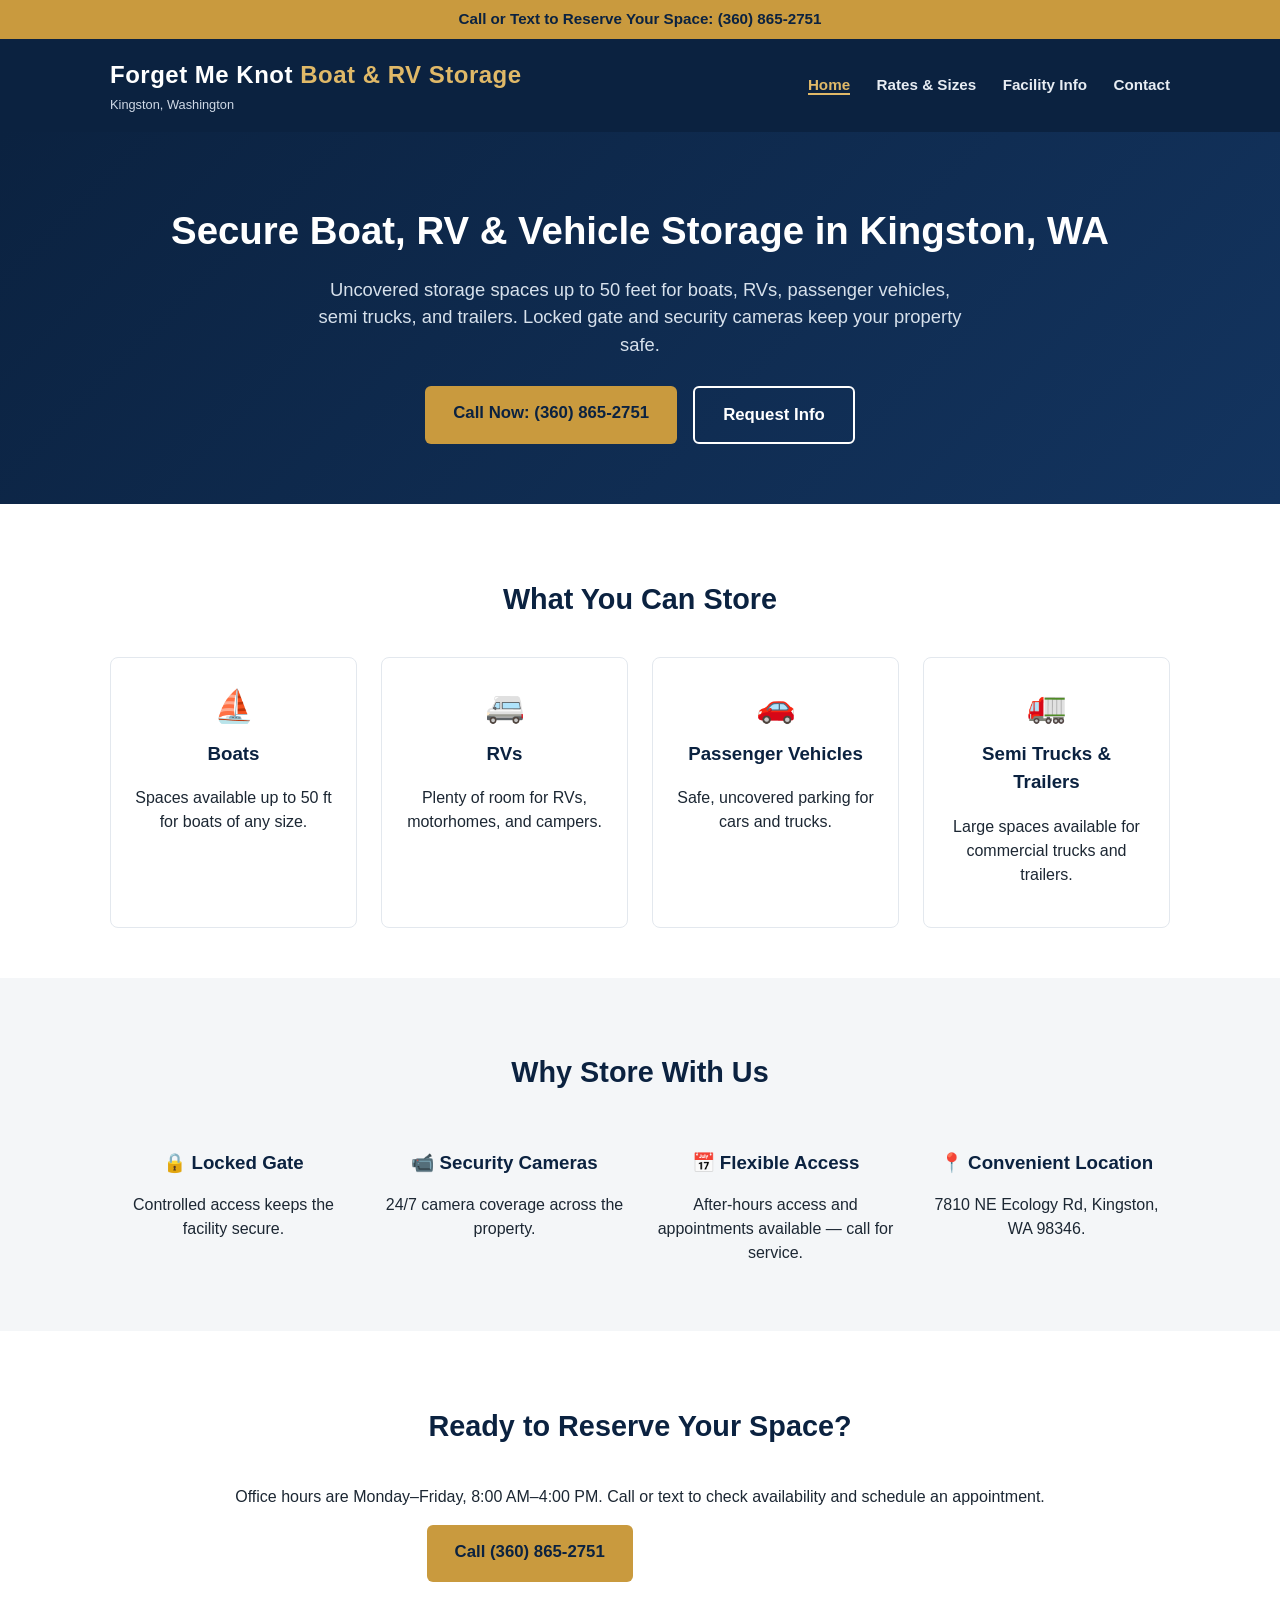
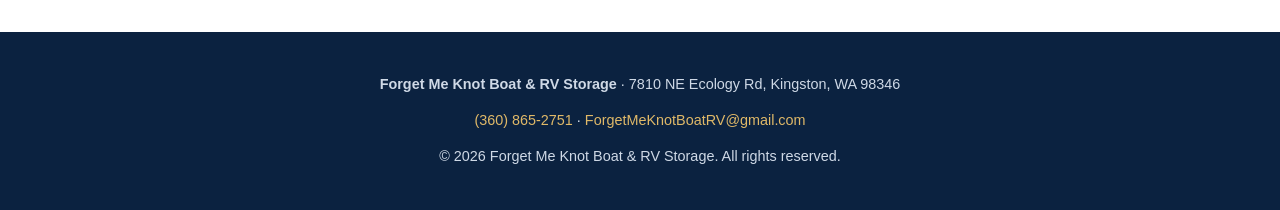
==== index.html @ 6530a2f9 "Initial launch-ready site for Forget Me Knot Boat & RV Storage" ====
<!DOCTYPE html>
<html lang="en">
<head>
<meta charset="UTF-8">
<meta name="viewport" content="width=device-width, initial-scale=1.0">
<title>Boat &amp; RV Storage in Kingston, WA | Forget Me Knot Boat &amp; RV Storage</title>
<meta name="description" content="Secure uncovered storage for boats, RVs, passenger vehicles, semi trucks, and trailers in Kingston, Washington. Locked gate, security cameras. Call (360) 865-2751.">
<link rel="canonical" href="https://forgetmeknotboatandrvstorage.com/">
<meta property="og:title" content="Forget Me Knot Boat & RV Storage - Kingston, WA">
<meta property="og:description" content="Secure uncovered storage for boats, RVs, vehicles, semi trucks, and trailers near Kingston, WA. Locked gate, security cameras, appointments available.">
<meta property="og:type" content="website">
<meta property="og:url" content="https://forgetmeknotboatandrvstorage.com/">
<link rel="stylesheet" href="css/style.css">
<script type="application/ld+json">
{
  "@context": "https://schema.org",
  "@type": "SelfStorage",
  "name": "Forget Me Knot Boat & RV Storage",
  "image": "https://forgetmeknotboatandrvstorage.com/",
  "telephone": "+1-360-865-2751",
  "email": "ForgetMeKnotBoatRV@gmail.com",
  "address": {
    "@type": "PostalAddress",
    "streetAddress": "7810 NE Ecology Rd",
    "addressLocality": "Kingston",
    "addressRegion": "WA",
    "postalCode": "98346",
    "addressCountry": "US"
  },
  "openingHoursSpecification": {
    "@type": "OpeningHoursSpecification",
    "dayOfWeek": ["Monday","Tuesday","Wednesday","Thursday","Friday"],
    "opens": "08:00",
    "closes": "16:00"
  },
  "areaServed": "Kingston, WA",
  "priceRange": "$120-$240"
}
</script>
</head>
<body>
<div class="call-bar">
  Call or Text to Reserve Your Space: <a href="tel:+13608652751">(360) 865-2751</a>
</div>

<header class="site-header">
  <div class="container header-inner">
    <div>
      <a href="index.html" class="brand">Forget Me Knot <span>Boat &amp; RV Storage</span></a>
      <div class="tagline">Kingston, Washington</div>
    </div>
    <nav class="main-nav">
      <a href="index.html" class="active">Home</a>
      <a href="rates.html">Rates &amp; Sizes</a>
      <a href="rules.html">Facility Info</a>
      <a href="contact.html">Contact</a>
    </nav>
  </div>
</header>

<section class="hero">
  <div class="container">
    <h1>Secure Boat, RV &amp; Vehicle Storage in Kingston, WA</h1>
    <p>Uncovered storage spaces up to 50 feet for boats, RVs, passenger vehicles, semi trucks, and trailers. Locked gate and security cameras keep your property safe.</p>
    <div class="btn-group">
      <a href="tel:+13608652751" class="btn btn-primary">Call Now: (360) 865-2751</a>
      <a href="contact.html" class="btn btn-secondary">Request Info</a>
    </div>
  </div>
</section>

<section>
  <div class="container">
    <h2>What You Can Store</h2>
    <div class="grid">
      <div class="card">
        <div class="icon">⛵</div>
        <h3>Boats</h3>
        <p>Spaces available up to 50 ft for boats of any size.</p>
      </div>
      <div class="card">
        <div class="icon">🚐</div>
        <h3>RVs</h3>
        <p>Plenty of room for RVs, motorhomes, and campers.</p>
      </div>
      <div class="card">
        <div class="icon">🚗</div>
        <h3>Passenger Vehicles</h3>
        <p>Safe, uncovered parking for cars and trucks.</p>
      </div>
      <div class="card">
        <div class="icon">🚛</div>
        <h3>Semi Trucks &amp; Trailers</h3>
        <p>Large spaces available for commercial trucks and trailers.</p>
      </div>
    </div>
  </div>
</section>

<section class="alt">
  <div class="container">
    <h2>Why Store With Us</h2>
    <div class="info-strip">
      <div>
        <h3>🔒 Locked Gate</h3>
        <p>Controlled access keeps the facility secure.</p>
      </div>
      <div>
        <h3>📹 Security Cameras</h3>
        <p>24/7 camera coverage across the property.</p>
      </div>
      <div>
        <h3>📅 Flexible Access</h3>
        <p>After-hours access and appointments available &mdash; call for service.</p>
      </div>
      <div>
        <h3>📍 Convenient Location</h3>
        <p>7810 NE Ecology Rd, Kingston, WA 98346.</p>
      </div>
    </div>
  </div>
</section>

<section>
  <div class="container" style="text-align:center;">
    <h2>Ready to Reserve Your Space?</h2>
    <p>Office hours are Monday&ndash;Friday, 8:00 AM&ndash;4:00 PM. Call or text to check availability and schedule an appointment.</p>
    <div class="btn-group">
      <a href="tel:+13608652751" class="btn btn-primary">Call (360) 865-2751</a>
      <a href="rates.html" class="btn btn-secondary">See Rates &amp; Sizes</a>
    </div>
  </div>
</section>

<footer>
  <div class="container">
    <p><strong>Forget Me Knot Boat &amp; RV Storage</strong> &middot; 7810 NE Ecology Rd, Kingston, WA 98346</p>
    <p><a href="tel:+13608652751">(360) 865-2751</a> &middot; <a href="mailto:ForgetMeKnotBoatRV@gmail.com">ForgetMeKnotBoatRV@gmail.com</a></p>
    <p>&copy; <span id="year"></span> Forget Me Knot Boat &amp; RV Storage. All rights reserved.</p>
  </div>
</footer>
<script>document.getElementById('year').textContent = new Date().getFullYear();</script>
</body>
</html>
---- css/style.css ----
:root {
  --navy: #0b2240;
  --navy-light: #13345f;
  --gold: #c99a3e;
  --gold-light: #e0b968;
  --gray-bg: #f4f6f8;
  --text: #1c2733;
}

* { box-sizing: border-box; }

body {
  margin: 0;
  font-family: "Segoe UI", Arial, Helvetica, sans-serif;
  color: var(--text);
  background: #fff;
  line-height: 1.5;
}

a { color: inherit; }

.container {
  max-width: 1100px;
  margin: 0 auto;
  padding: 0 20px;
}

/* ---------- Top call bar ---------- */
.call-bar {
  background: var(--gold);
  color: var(--navy);
  text-align: center;
  font-weight: 700;
  font-size: 0.95rem;
  padding: 8px 12px;
}
.call-bar a { text-decoration: none; color: var(--navy); }

/* ---------- Header ---------- */
header.site-header {
  background: var(--navy);
  color: #fff;
  padding: 18px 0;
}
.header-inner {
  display: flex;
  justify-content: space-between;
  align-items: center;
  flex-wrap: wrap;
  gap: 12px;
}
.brand {
  font-size: 1.5rem;
  font-weight: 800;
  letter-spacing: 0.5px;
  text-decoration: none;
  color: #fff;
}
.brand span { color: var(--gold-light); }
.tagline {
  font-size: 0.8rem;
  color: #cfd9e6;
  margin-top: 2px;
}
nav.main-nav a {
  color: #e8edf3;
  text-decoration: none;
  margin-left: 22px;
  font-weight: 600;
  font-size: 0.95rem;
}
nav.main-nav a:hover { color: var(--gold-light); }
nav.main-nav a.active { color: var(--gold-light); border-bottom: 2px solid var(--gold-light); }

/* ---------- Hero ---------- */
.hero {
  background: linear-gradient(135deg, var(--navy) 0%, var(--navy-light) 100%);
  color: #fff;
  padding: 70px 0 60px;
  text-align: center;
}
.hero h1 {
  font-size: 2.4rem;
  margin: 0 0 16px;
}
.hero p {
  font-size: 1.15rem;
  color: #d7e1ec;
  max-width: 650px;
  margin: 0 auto 28px;
}
.btn-group { display: flex; gap: 16px; justify-content: center; flex-wrap: wrap; }
.btn {
  display: inline-block;
  padding: 14px 28px;
  border-radius: 6px;
  font-weight: 700;
  text-decoration: none;
  font-size: 1.05rem;
}
.btn-primary { background: var(--gold); color: var(--navy); }
.btn-primary:hover { background: var(--gold-light); }
.btn-secondary { background: transparent; color: #fff; border: 2px solid #fff; }
.btn-secondary:hover { background: #fff; color: var(--navy); }

/* ---------- Sections ---------- */
section { padding: 50px 0; }
section.alt { background: var(--gray-bg); }
h2 {
  color: var(--navy);
  font-size: 1.8rem;
  text-align: center;
  margin-bottom: 36px;
}
.grid {
  display: grid;
  grid-template-columns: repeat(auto-fit, minmax(220px, 1fr));
  gap: 24px;
}
.card {
  background: #fff;
  border: 1px solid #e3e8ee;
  border-radius: 8px;
  padding: 24px;
  text-align: center;
}
.card h3 { color: var(--navy); margin-top: 0; }
.card .icon { font-size: 2rem; margin-bottom: 10px; }

/* ---------- Rates table ---------- */
table.rates {
  width: 100%;
  border-collapse: collapse;
  background: #fff;
  box-shadow: 0 1px 4px rgba(0,0,0,0.08);
}
table.rates th, table.rates td {
  padding: 14px 18px;
  text-align: left;
  border-bottom: 1px solid #e3e8ee;
}
table.rates th { background: var(--navy); color: #fff; }
table.rates tr:last-child td { border-bottom: none; }

/* ---------- Info strip ---------- */
.info-strip {
  display: grid;
  grid-template-columns: repeat(auto-fit, minmax(240px, 1fr));
  gap: 24px;
  text-align: center;
}
.info-strip h3 { color: var(--navy); margin-bottom: 6px; }

/* ---------- Contact form ---------- */
form.contact-form {
  max-width: 560px;
  margin: 0 auto;
  display: grid;
  gap: 16px;
}
form.contact-form label { font-weight: 600; display: block; margin-bottom: 6px; }
form.contact-form input,
form.contact-form textarea {
  width: 100%;
  padding: 12px;
  border: 1px solid #c6cdd6;
  border-radius: 6px;
  font-family: inherit;
  font-size: 1rem;
}
form.contact-form button {
  background: var(--navy);
  color: #fff;
  border: none;
  padding: 14px;
  font-size: 1.05rem;
  font-weight: 700;
  border-radius: 6px;
  cursor: pointer;
}
form.contact-form button:hover { background: var(--navy-light); }

.map-wrap { margin-top: 30px; }
.map-wrap iframe { width: 100%; height: 320px; border: 0; border-radius: 8px; }

/* ---------- Footer ---------- */
footer {
  background: var(--navy);
  color: #cfd9e6;
  text-align: center;
  padding: 28px 0;
  font-size: 0.9rem;
}
footer a { color: var(--gold-light); text-decoration: none; }

@media (max-width: 640px) {
  nav.main-nav { width: 100%; display: flex; justify-content: space-between; }
  nav.main-nav a { margin-left: 0; }
  .hero h1 { font-size: 1.8rem; }
}
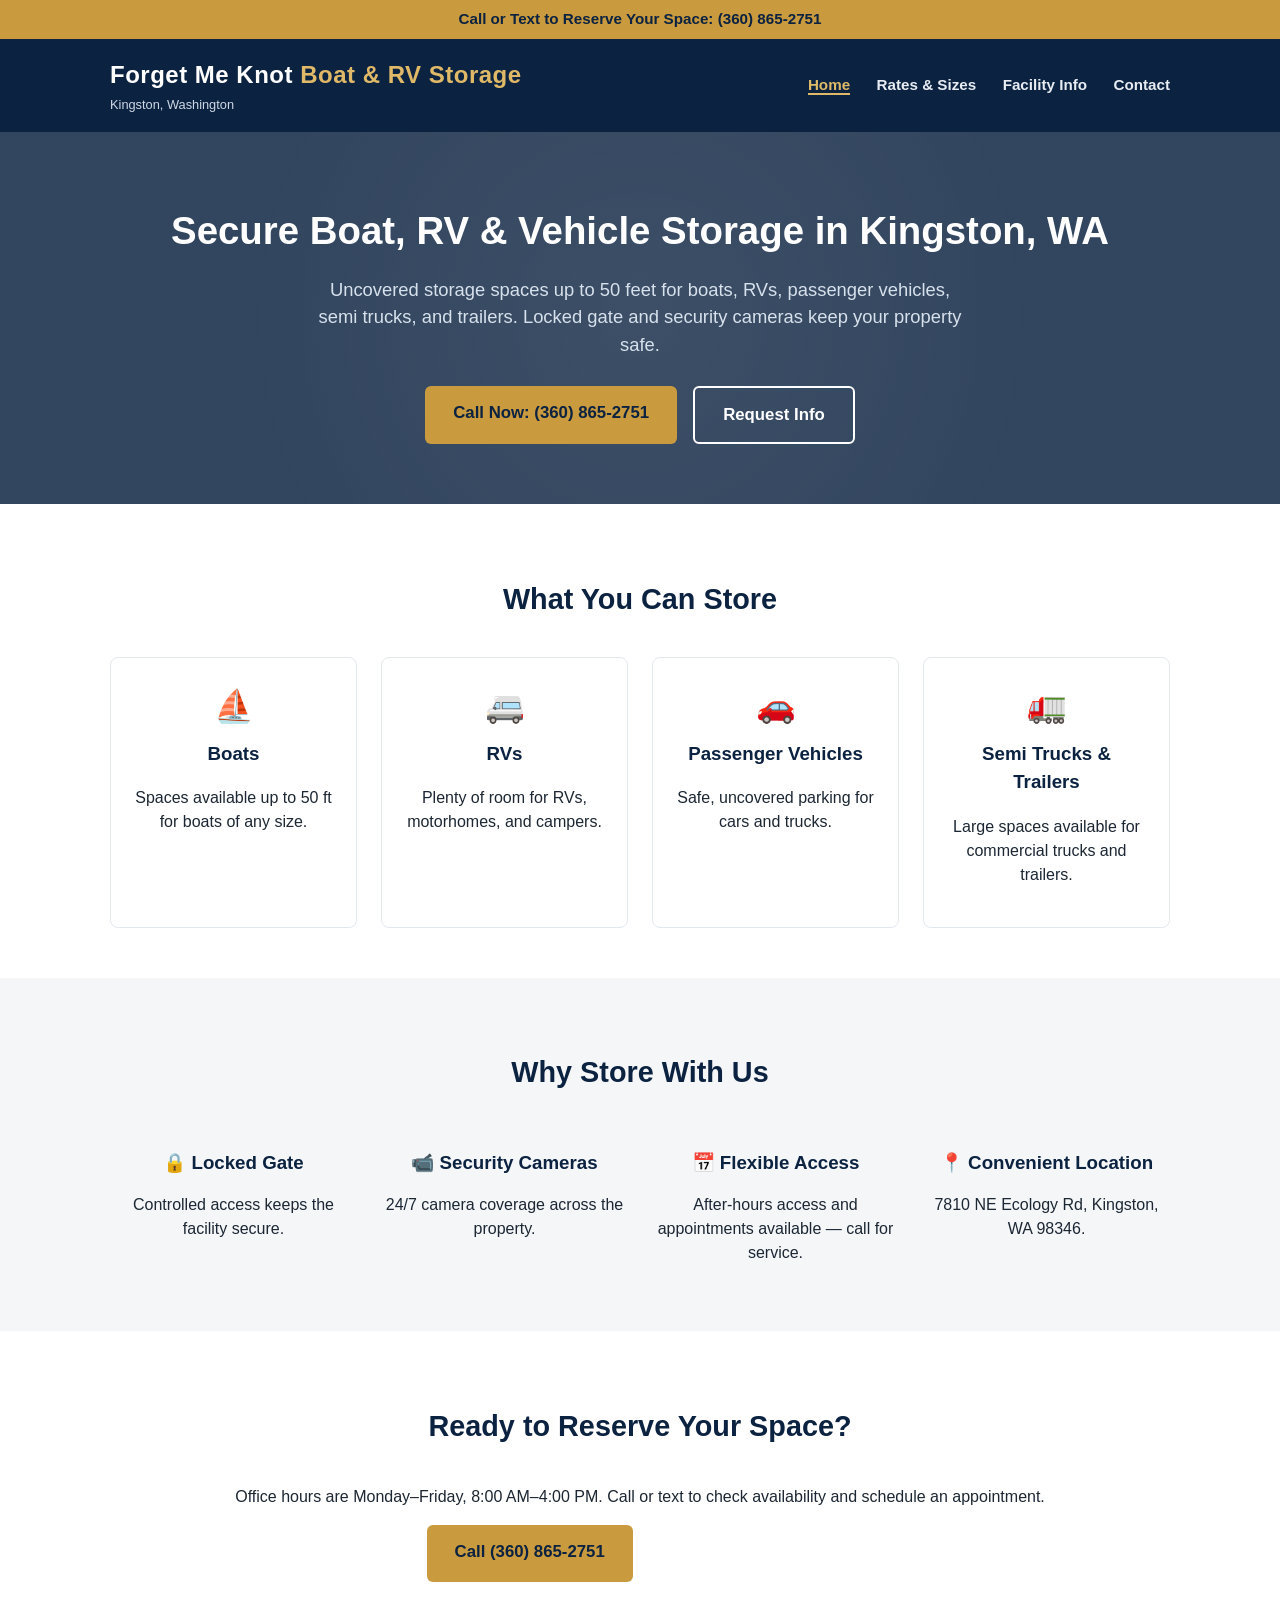
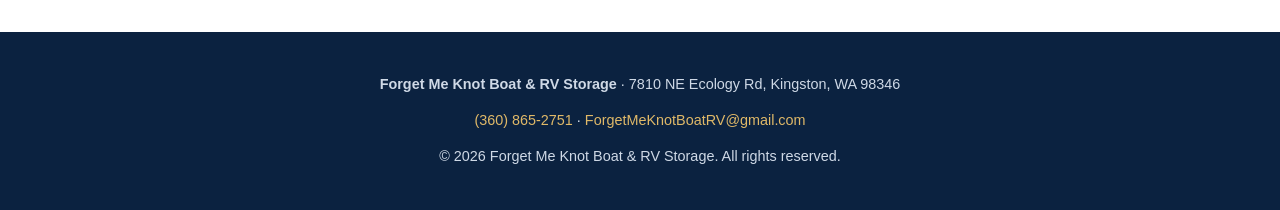
==== commit a585095e: "Add branded banner and faded backdrop treatments for the website" ====
--- a/index.html
+++ b/index.html
@@ -16,7 +16,7 @@
   "@context": "https://schema.org",
   "@type": "SelfStorage",
   "name": "Forget Me Knot Boat & RV Storage",
-  "image": "https://forgetmeknotboatandrvstorage.com/",
+  "image": "https://forgetmeknotboatandrvstorage.com/assets/forget-me-knot-banner.jpg",
   "telephone": "+1-360-865-2751",
   "email": "ForgetMeKnotBoatRV@gmail.com",
   "address": {
@@ -69,7 +69,7 @@
   </div>
 </section>
 
-<section>
+<section class="brand-backdrop">
   <div class="container">
     <h2>What You Can Store</h2>
     <div class="grid">
--- a/css/style.css
+++ b/css/style.css
@@ -74,11 +74,23 @@
 
 /* ---------- Hero ---------- */
 .hero {
-  background: linear-gradient(135deg, var(--navy) 0%, var(--navy-light) 100%);
+  background:
+    linear-gradient(rgba(11, 34, 64, 0.84), rgba(11, 34, 64, 0.84)),
+    url("../assets/forget-me-knot-banner.jpg") center/cover no-repeat;
   color: #fff;
   padding: 70px 0 60px;
   text-align: center;
-}
+  position: relative;
+  overflow: hidden;
+}
+.hero::before {
+  content: "";
+  position: absolute;
+  inset: 0;
+  background: radial-gradient(circle at center, rgba(255,255,255,0.05), transparent 60%);
+  pointer-events: none;
+}
+.hero > .container { position: relative; z-index: 1; }
 .hero h1 {
   font-size: 2.4rem;
   margin: 0 0 16px;
@@ -126,6 +138,25 @@
 }
 .card h3 { color: var(--navy); margin-top: 0; }
 .card .icon { font-size: 2rem; margin-bottom: 10px; }
+
+/* ---------- Background branding accent ---------- */
+.brand-backdrop {
+  position: relative;
+}
+.brand-backdrop::before {
+  content: "";
+  position: absolute;
+  inset: 0;
+  background:
+    linear-gradient(rgba(255,255,255,0.92), rgba(255,255,255,0.92)),
+    url("../assets/forget-me-knot-banner.jpg") center/cover no-repeat;
+  opacity: 1;
+  pointer-events: none;
+}
+.brand-backdrop > .container {
+  position: relative;
+  z-index: 1;
+}
 
 /* ---------- Rates table ---------- */
 table.rates {
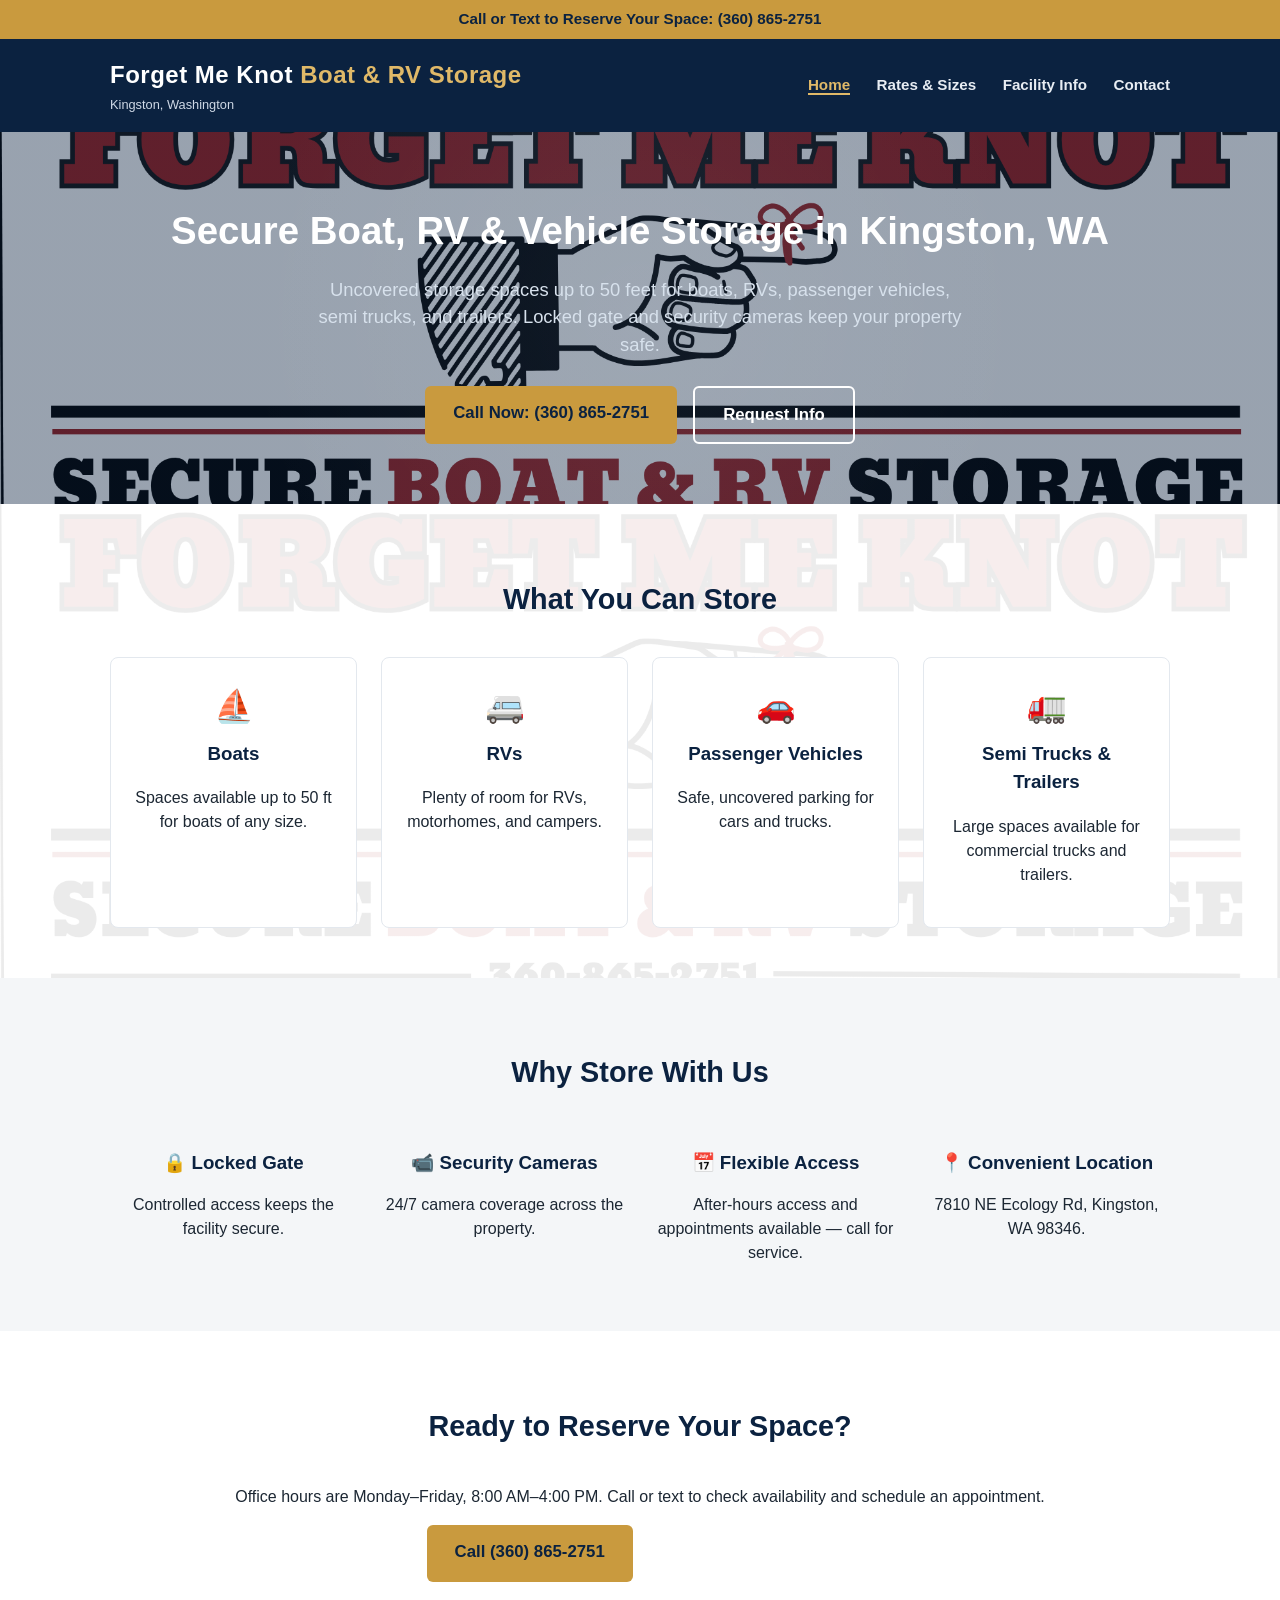
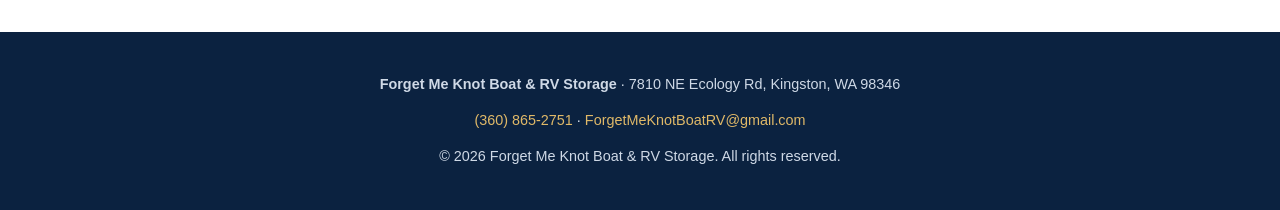
==== commit 510daca2: "Replace banner with new version (6ac039c7dedefa32f4759217)" ====
--- a/index.html
+++ b/index.html
@@ -16,7 +16,7 @@
   "@context": "https://schema.org",
   "@type": "SelfStorage",
   "name": "Forget Me Knot Boat & RV Storage",
-  "image": "https://forgetmeknotboatandrvstorage.com/assets/forget-me-knot-banner.jpg",
+  "image": "https://forgetmeknotboatandrvstorage.com/assets/forget-me-knot-banner.png",
   "telephone": "+1-360-865-2751",
   "email": "ForgetMeKnotBoatRV@gmail.com",
   "address": {
--- a/css/style.css
+++ b/css/style.css
@@ -75,8 +75,8 @@
 /* ---------- Hero ---------- */
 .hero {
   background:
-    linear-gradient(rgba(11, 34, 64, 0.84), rgba(11, 34, 64, 0.84)),
-    url("../assets/forget-me-knot-banner.jpg") center/cover no-repeat;
+    linear-gradient(rgba(11, 34, 64, 0.42), rgba(11, 34, 64, 0.42)),
+    url("../assets/forget-me-knot-banner.png") center/cover no-repeat;
   color: #fff;
   padding: 70px 0 60px;
   text-align: center;
@@ -149,7 +149,7 @@
   inset: 0;
   background:
     linear-gradient(rgba(255,255,255,0.92), rgba(255,255,255,0.92)),
-    url("../assets/forget-me-knot-banner.jpg") center/cover no-repeat;
+    url("../assets/forget-me-knot-banner.png") center/cover no-repeat;
   opacity: 1;
   pointer-events: none;
 }
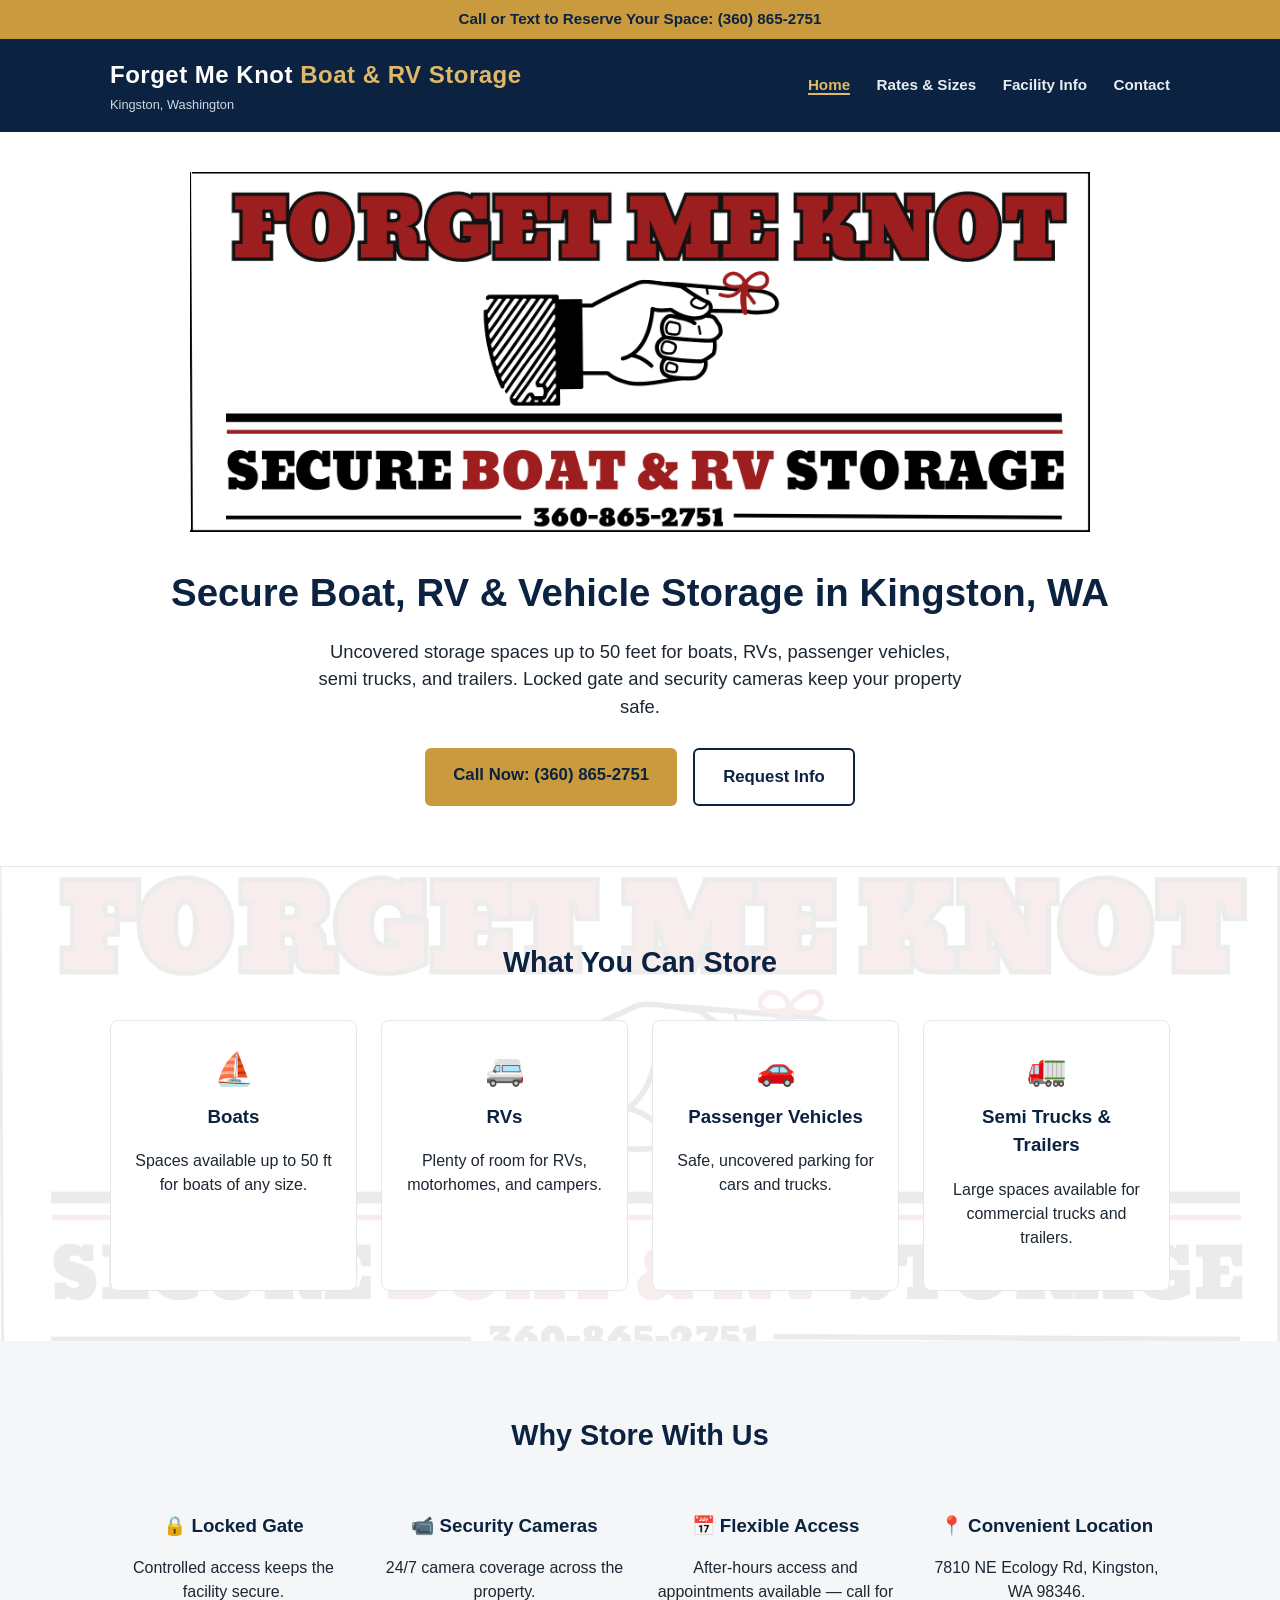
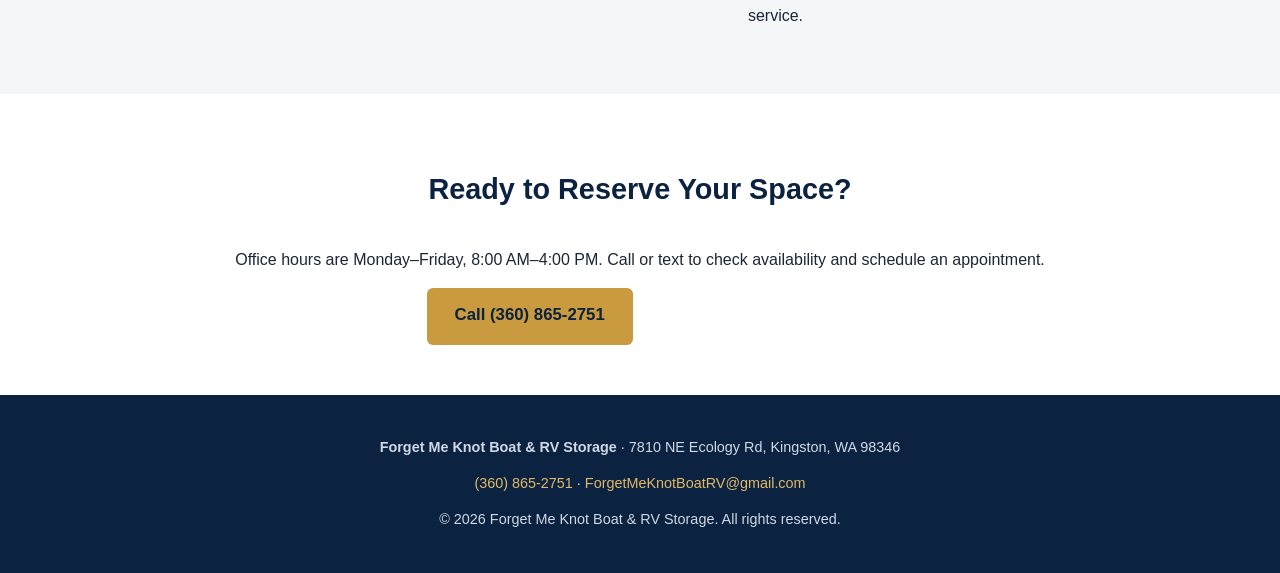
==== commit 030251d9: "Replace banner with new version - Session 1 (6ac039c7dedefa32f4759217)" ====
--- a/index.html
+++ b/index.html
@@ -60,6 +60,7 @@
 
 <section class="hero">
   <div class="container">
+    <img src="assets/forget-me-knot-banner.png" alt="Forget Me Knot — Secure Boat &amp; RV Storage, (360) 865-2751" class="hero-banner" width="2000" height="800" fetchpriority="high">
     <h1>Secure Boat, RV &amp; Vehicle Storage in Kingston, WA</h1>
     <p>Uncovered storage spaces up to 50 feet for boats, RVs, passenger vehicles, semi trucks, and trailers. Locked gate and security cameras keep your property safe.</p>
     <div class="btn-group">
--- a/css/style.css
+++ b/css/style.css
@@ -74,30 +74,27 @@
 
 /* ---------- Hero ---------- */
 .hero {
-  background:
-    linear-gradient(rgba(11, 34, 64, 0.42), rgba(11, 34, 64, 0.42)),
-    url("../assets/forget-me-knot-banner.png") center/cover no-repeat;
-  color: #fff;
-  padding: 70px 0 60px;
-  text-align: center;
-  position: relative;
-  overflow: hidden;
-}
-.hero::before {
-  content: "";
-  position: absolute;
-  inset: 0;
-  background: radial-gradient(circle at center, rgba(255,255,255,0.05), transparent 60%);
-  pointer-events: none;
-}
-.hero > .container { position: relative; z-index: 1; }
+  background: #fff;
+  color: var(--navy);
+  padding: 40px 0 60px;
+  text-align: center;
+  border-bottom: 1px solid #e3e8ee;
+}
+.hero-banner {
+  display: block;
+  width: 100%;
+  max-width: 900px;
+  height: auto;
+  margin: 0 auto 32px;
+}
+.hero-banner-small { max-width: 600px; margin-bottom: 24px; }
 .hero h1 {
   font-size: 2.4rem;
   margin: 0 0 16px;
 }
 .hero p {
   font-size: 1.15rem;
-  color: #d7e1ec;
+  color: var(--text);
   max-width: 650px;
   margin: 0 auto 28px;
 }
@@ -114,6 +111,8 @@
 .btn-primary:hover { background: var(--gold-light); }
 .btn-secondary { background: transparent; color: #fff; border: 2px solid #fff; }
 .btn-secondary:hover { background: #fff; color: var(--navy); }
+.hero .btn-secondary { color: var(--navy); border-color: var(--navy); }
+.hero .btn-secondary:hover { background: var(--navy); color: #fff; }
 
 /* ---------- Sections ---------- */
 section { padding: 50px 0; }
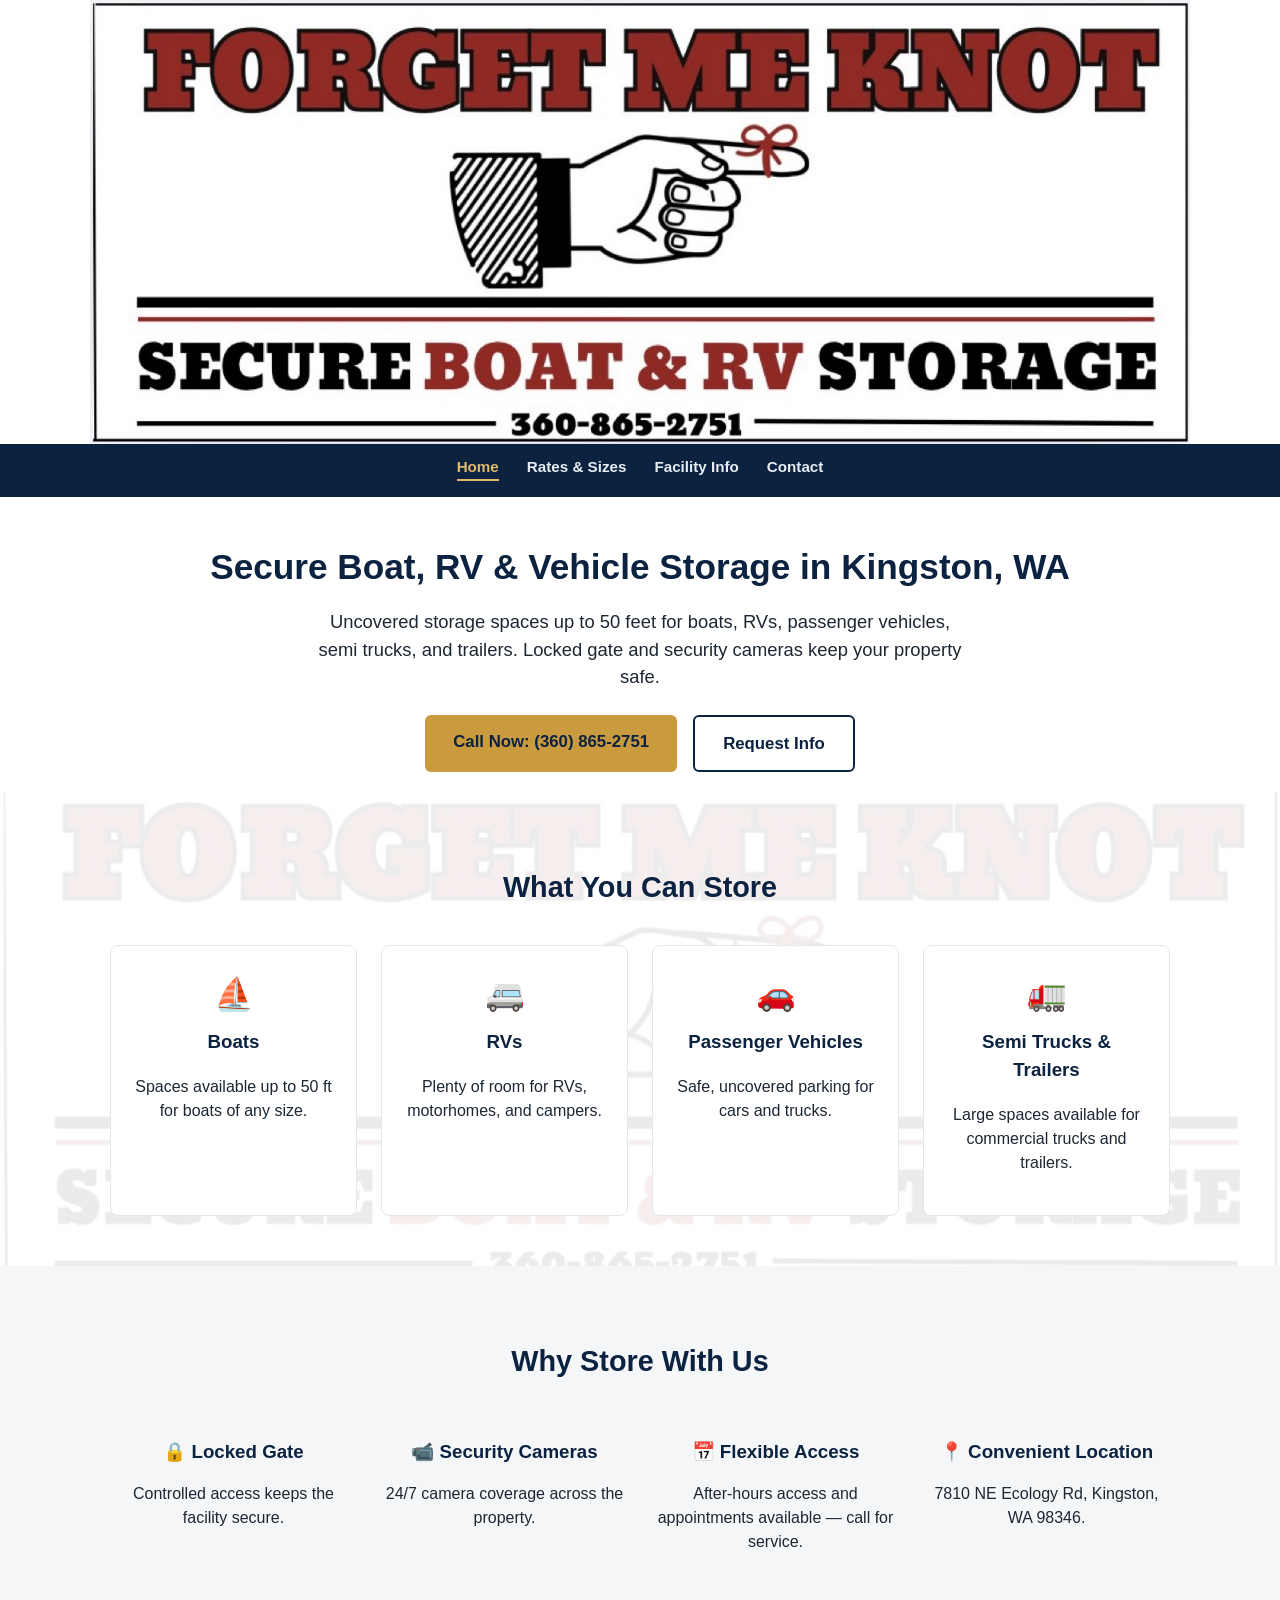
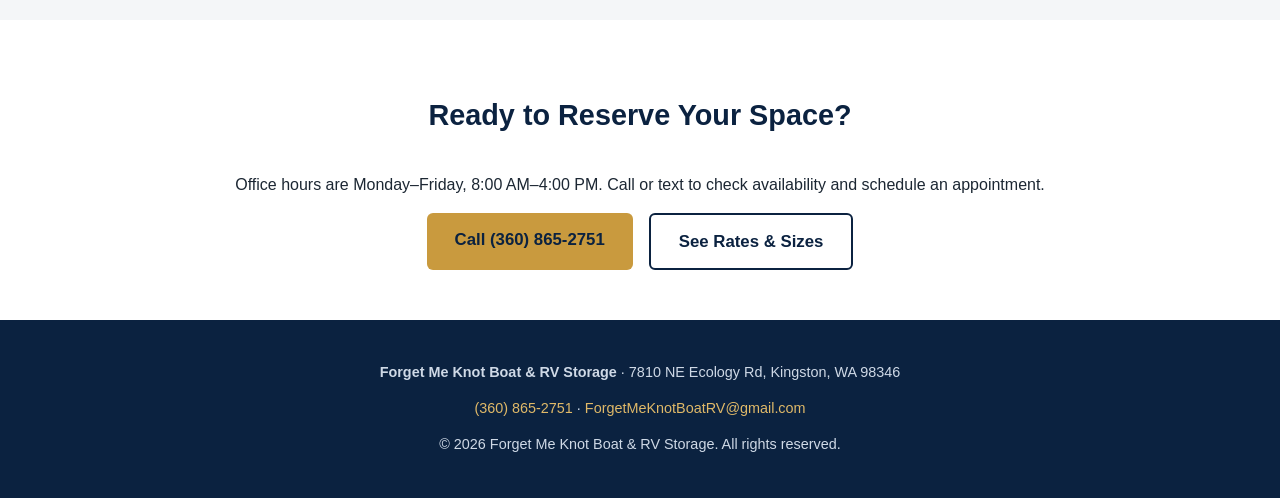
==== commit d15de9bf: "Remove existing header and add art as banner (6abfe82eacb1d8699024b555)" ====
--- a/index.html
+++ b/index.html
@@ -16,7 +16,7 @@
   "@context": "https://schema.org",
   "@type": "SelfStorage",
   "name": "Forget Me Knot Boat & RV Storage",
-  "image": "https://forgetmeknotboatandrvstorage.com/assets/forget-me-knot-banner.png",
+  "image": "https://forgetmeknotboatandrvstorage.com/assets/forget-me-knot-banner.jpg",
   "telephone": "+1-360-865-2751",
   "email": "ForgetMeKnotBoatRV@gmail.com",
   "address": {
@@ -39,28 +39,18 @@
 </script>
 </head>
 <body>
-<div class="call-bar">
-  Call or Text to Reserve Your Space: <a href="tel:+13608652751">(360) 865-2751</a>
-</div>
-
-<header class="site-header">
-  <div class="container header-inner">
-    <div>
-      <a href="index.html" class="brand">Forget Me Knot <span>Boat &amp; RV Storage</span></a>
-      <div class="tagline">Kingston, Washington</div>
-    </div>
-    <nav class="main-nav">
-      <a href="index.html" class="active">Home</a>
-      <a href="rates.html">Rates &amp; Sizes</a>
-      <a href="rules.html">Facility Info</a>
-      <a href="contact.html">Contact</a>
-    </nav>
-  </div>
+<header class="art-banner">
+  <a href="index.html"><img src="assets/forget-me-knot-banner.jpg" width="1379" height="557" alt="Forget Me Knot &ndash; Secure Boat &amp; RV Storage &ndash; 360-865-2751"></a>
+  <nav class="main-nav">
+    <a href="index.html" class="active">Home</a>
+    <a href="rates.html">Rates &amp; Sizes</a>
+    <a href="rules.html">Facility Info</a>
+    <a href="contact.html">Contact</a>
+  </nav>
 </header>
 
-<section class="hero">
+<section class="page-intro">
   <div class="container">
-    <img src="assets/forget-me-knot-banner.png" alt="Forget Me Knot — Secure Boat &amp; RV Storage, (360) 865-2751" class="hero-banner" width="2000" height="800" fetchpriority="high">
     <h1>Secure Boat, RV &amp; Vehicle Storage in Kingston, WA</h1>
     <p>Uncovered storage spaces up to 50 feet for boats, RVs, passenger vehicles, semi trucks, and trailers. Locked gate and security cameras keep your property safe.</p>
     <div class="btn-group">
--- a/css/style.css
+++ b/css/style.css
@@ -25,78 +25,51 @@
   padding: 0 20px;
 }
 
-/* ---------- Top call bar ---------- */
-.call-bar {
-  background: var(--gold);
-  color: var(--navy);
-  text-align: center;
-  font-weight: 700;
-  font-size: 0.95rem;
-  padding: 8px 12px;
-}
-.call-bar a { text-decoration: none; color: var(--navy); }
-
-/* ---------- Header ---------- */
-header.site-header {
+/* ---------- Art banner ---------- */
+header.art-banner {
+  background: #fff;
+  text-align: center;
+  border-bottom: 4px solid var(--navy);
+}
+header.art-banner > a { display: block; }
+header.art-banner img {
+  display: block;
+  width: 100%;
+  max-width: 1100px;
+  height: auto;
+  margin: 0 auto;
+}
+nav.main-nav {
   background: var(--navy);
-  color: #fff;
-  padding: 18px 0;
-}
-.header-inner {
   display: flex;
-  justify-content: space-between;
-  align-items: center;
+  justify-content: center;
   flex-wrap: wrap;
-  gap: 12px;
-}
-.brand {
-  font-size: 1.5rem;
-  font-weight: 800;
-  letter-spacing: 0.5px;
-  text-decoration: none;
-  color: #fff;
-}
-.brand span { color: var(--gold-light); }
-.tagline {
-  font-size: 0.8rem;
-  color: #cfd9e6;
-  margin-top: 2px;
+  gap: 8px 28px;
+  padding: 12px 20px;
 }
 nav.main-nav a {
   color: #e8edf3;
   text-decoration: none;
-  margin-left: 22px;
   font-weight: 600;
   font-size: 0.95rem;
 }
 nav.main-nav a:hover { color: var(--gold-light); }
 nav.main-nav a.active { color: var(--gold-light); border-bottom: 2px solid var(--gold-light); }
 
-/* ---------- Hero ---------- */
-.hero {
-  background: #fff;
+/* ---------- Page intro ---------- */
+.page-intro {
+  text-align: center;
+  padding: 44px 0 20px;
+}
+.page-intro h1 {
   color: var(--navy);
-  padding: 40px 0 60px;
-  text-align: center;
-  border-bottom: 1px solid #e3e8ee;
-}
-.hero-banner {
-  display: block;
-  width: 100%;
-  max-width: 900px;
-  height: auto;
-  margin: 0 auto 32px;
-}
-.hero-banner-small { max-width: 600px; margin-bottom: 24px; }
-.hero h1 {
-  font-size: 2.4rem;
-  margin: 0 0 16px;
-}
-.hero p {
+  font-size: 2.2rem;
+  margin: 0 0 14px;
+}
+.page-intro p {
   font-size: 1.15rem;
-  color: var(--text);
   max-width: 650px;
-  margin: 0 auto 28px;
+  margin: 0 auto 24px;
 }
 .btn-group { display: flex; gap: 16px; justify-content: center; flex-wrap: wrap; }
 .btn {
@@ -109,10 +82,8 @@
 }
 .btn-primary { background: var(--gold); color: var(--navy); }
 .btn-primary:hover { background: var(--gold-light); }
-.btn-secondary { background: transparent; color: #fff; border: 2px solid #fff; }
-.btn-secondary:hover { background: #fff; color: var(--navy); }
-.hero .btn-secondary { color: var(--navy); border-color: var(--navy); }
-.hero .btn-secondary:hover { background: var(--navy); color: #fff; }
+.btn-secondary { background: transparent; color: var(--navy); border: 2px solid var(--navy); }
+.btn-secondary:hover { background: var(--navy); color: #fff; }
 
 /* ---------- Sections ---------- */
 section { padding: 50px 0; }
@@ -148,7 +119,7 @@
   inset: 0;
   background:
     linear-gradient(rgba(255,255,255,0.92), rgba(255,255,255,0.92)),
-    url("../assets/forget-me-knot-banner.png") center/cover no-repeat;
+    url("../assets/forget-me-knot-banner.jpg") center/cover no-repeat;
   opacity: 1;
   pointer-events: none;
 }
@@ -224,7 +195,6 @@
 footer a { color: var(--gold-light); text-decoration: none; }
 
 @media (max-width: 640px) {
-  nav.main-nav { width: 100%; display: flex; justify-content: space-between; }
-  nav.main-nav a { margin-left: 0; }
-  .hero h1 { font-size: 1.8rem; }
-}
+  nav.main-nav { gap: 8px 18px; }
+  .page-intro h1 { font-size: 1.7rem; }
+}
